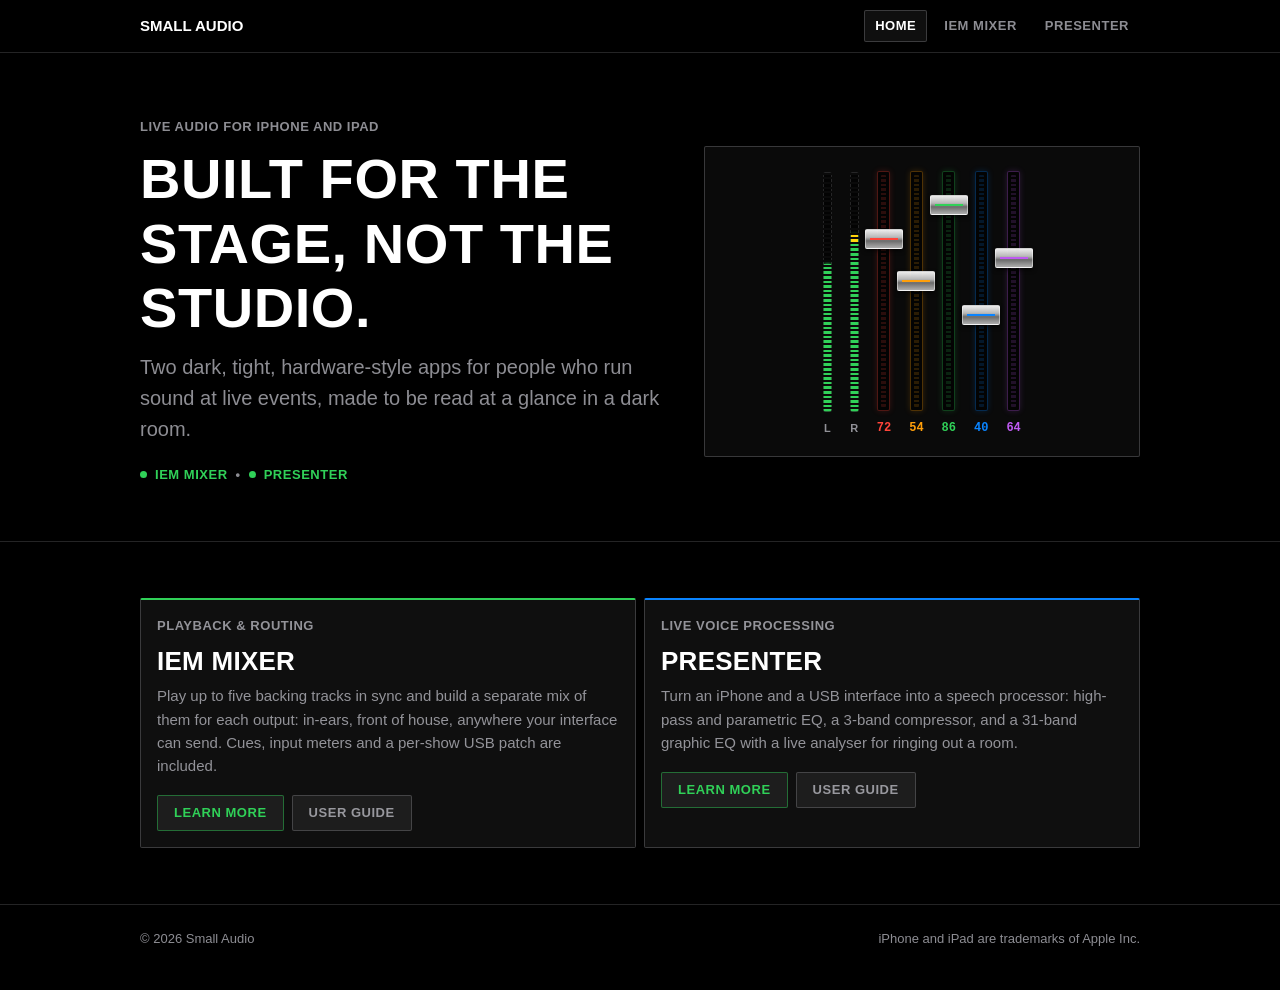
==== index.html @ 0e88eae6 "Add Small Audio website: home, IEM Mixer and Presenter pages and guides Co-Authored-By: Claude Opus " ====
<!doctype html>
<html lang="en">
<head>
    <meta charset="utf-8">
    <meta name="viewport" content="width=device-width, initial-scale=1">
    <title>IEM Mixer &amp; Presenter — live audio apps for iPhone and iPad</title>
    <meta name="description" content="Stage-ready audio apps for iPhone and iPad: IEM Mixer plays and routes backing tracks to in-ear and front-of-house mixes; Presenter cleans up a speaker's microphone live.">
    <meta name="theme-color" content="#000000">
    <link rel="stylesheet" href="assets/style.css">
</head>
<body>

<header class="site-header">
    <div class="wrap">
        <a class="brand" href="./">Small Audio</a>
        <nav class="nav" aria-label="Main">
            <a href="./" aria-current="page">Home</a>
            <a href="iem-mixer/">IEM Mixer</a>
            <a href="presenter/">Presenter</a>
        </nav>
    </div>
</header>

<main>
    <section class="hero">
        <div class="wrap hero-grid">
            <div>
                <span class="eyebrow label">Live audio for iPhone and iPad</span>
                <h1>Built for the stage, not the studio.</h1>
                <p class="lede">Two dark, tight, hardware-style apps for people who run sound at live events, made to be read at a glance in a dark room.</p>
                <div class="status" style="margin-top: 20px">
                    <span class="dot green"></span><span class="green">IEM Mixer</span>
                    <span>•</span>
                    <span class="dot green"></span><span class="green">Presenter</span>
                </div>
            </div>

            <div class="console" aria-hidden="true">
                <div class="strip"><div class="meter" style="--level: 62%"></div><span class="name">L</span></div>
                <div class="strip"><div class="meter" style="--level: 74%"></div><span class="name">R</span></div>
                <div class="strip" data-accent="red"><div class="fader" style="--level: 72%"><span class="cap"></span></div><span class="value">72</span></div>
                <div class="strip" data-accent="orange"><div class="fader" style="--level: 54%"><span class="cap"></span></div><span class="value">54</span></div>
                <div class="strip" data-accent="green"><div class="fader" style="--level: 86%"><span class="cap"></span></div><span class="value">86</span></div>
                <div class="strip" data-accent="blue"><div class="fader" style="--level: 40%"><span class="cap"></span></div><span class="value">40</span></div>
                <div class="strip" data-accent="purple"><div class="fader" style="--level: 64%"><span class="cap"></span></div><span class="value">64</span></div>
            </div>
        </div>
    </section>

    <section>
        <div class="wrap grid two">
            <div class="card app-card" data-accent="green">
                <span class="eyebrow label">Playback &amp; routing</span>
                <h2>IEM Mixer</h2>
                <p>Play up to five backing tracks in sync and build a separate mix of them for each output: in-ears, front of house, anywhere your interface can send. Cues, input meters and a per-show USB patch are included.</p>
                <div class="buttons">
                    <a class="button green" href="iem-mixer/">Learn more</a>
                    <a class="button" href="iem-mixer/guide.html">User guide</a>
                </div>
            </div>

            <div class="card app-card" data-accent="blue">
                <span class="eyebrow label">Live voice processing</span>
                <h2>Presenter</h2>
                <p>Turn an iPhone and a USB interface into a speech processor: high-pass and parametric EQ, a 3-band compressor, and a 31-band graphic EQ with a live analyser for ringing out a room.</p>
                <div class="buttons">
                    <a class="button green" href="presenter/">Learn more</a>
                    <a class="button" href="presenter/guide.html">User guide</a>
                </div>
            </div>
        </div>
    </section>
</main>

<footer class="site-footer">
    <div class="wrap">
        <span>© 2026 Small Audio</span>
        <span>iPhone and iPad are trademarks of Apple Inc.</span>
    </div>
</footer>

</body>
</html>
---- assets/style.css ----
/*
  IEM Mixer / Presenter website.
  Follows the apps' design guide (IEM Mixer/Design/DESIGN.md):
  black, flat, tight, 2 px corners, uppercase semibold labels,
  colour only for meaning, neon glow only where something is "lit".
*/

:root {
    --bg: #000;
    --panel: rgba(255, 255, 255, 0.06);
    --subtle: rgba(255, 255, 255, 0.04);
    --outline: rgba(142, 142, 147, 0.35);
    --outline-faint: rgba(142, 142, 147, 0.25);
    --text: #fff;
    --secondary: rgba(235, 235, 245, 0.6);

    /* iOS dark-mode system colours */
    --red: #ff453a;
    --orange: #ff9f0a;
    --yellow: #ffd60a;
    --green: #30d158;
    --blue: #0a84ff;
    --purple: #bf5af2;

    --radius: 2px;
    --font: -apple-system, BlinkMacSystemFont, "SF Pro Text", "Helvetica Neue", Arial, sans-serif;
    --mono: ui-monospace, "SF Mono", Menlo, monospace;
}

* { box-sizing: border-box; }

html { color-scheme: dark; }

body {
    margin: 0;
    background: var(--bg);
    color: var(--text);
    font-family: var(--font);
    font-size: 17px;
    line-height: 1.55;
    -webkit-font-smoothing: antialiased;
}

a { color: inherit; }
img { max-width: 100%; display: block; }

.wrap {
    max-width: 1040px;
    margin: 0 auto;
    padding: 0 20px;
}

/* ---------- Labels & type ---------- */

.label,
.nav a,
.button,
.status {
    font-size: 13px;
    font-weight: 600;
    text-transform: uppercase;
    letter-spacing: 0.04em;
}

h1, h2, h3 {
    text-transform: uppercase;
    font-weight: 700;
    line-height: 1.15;
    letter-spacing: 0.01em;
    margin: 0 0 12px;
}

h1 { font-size: clamp(34px, 6vw, 56px); }
h2 { font-size: 30px; margin-top: 8px; }
h3 { font-size: 17px; }

p { margin: 0 0 14px; }

.secondary { color: var(--secondary); }

.lede {
    font-size: 20px;
    color: var(--secondary);
    max-width: 640px;
}

code, kbd, .mono {
    font-family: var(--mono);
    font-size: 0.9em;
}

kbd {
    padding: 1px 6px;
    border: 1px solid var(--outline);
    border-radius: var(--radius);
    background: var(--panel);
    text-transform: uppercase;
    font-family: var(--font);
    font-weight: 600;
    font-size: 12px;
    white-space: nowrap;
}

/* ---------- Header ---------- */

.site-header {
    border-bottom: 1px solid var(--outline-faint);
    position: sticky;
    top: 0;
    background: rgba(0, 0, 0, 0.88);
    backdrop-filter: blur(10px);
    -webkit-backdrop-filter: blur(10px);
    z-index: 10;
}

.site-header .wrap {
    display: flex;
    align-items: center;
    gap: 16px;
    height: 52px;
}

.brand {
    font-weight: 700;
    text-transform: uppercase;
    text-decoration: none;
    font-size: 15px;
    margin-right: auto;
}

.nav {
    display: flex;
    gap: 6px;
    flex-wrap: wrap;
}

.nav a {
    text-decoration: none;
    color: var(--secondary);
    padding: 5px 10px;
    border: 1px solid transparent;
    border-radius: var(--radius);
}

.nav a:hover { color: var(--text); border-color: var(--outline); }

.nav a[aria-current="page"] {
    color: var(--text);
    background: var(--panel);
    border-color: var(--outline);
}

/* ---------- Buttons ---------- */

.buttons {
    display: flex;
    gap: 8px;
    flex-wrap: wrap;
    margin: 24px 0 0;
}

.button {
    display: inline-flex;
    align-items: center;
    justify-content: center;
    min-height: 36px;
    padding: 0 16px;
    text-decoration: none;
    color: var(--secondary);
    background: var(--panel);
    border: 1px solid var(--outline);
    border-radius: var(--radius);
}

.button:hover { color: var(--text); }

/* State button, "on": black text on a solid colour. */
.button.on {
    color: #000;
    border-color: transparent;
}
.button.on.green { background: var(--green); }
.button.on.yellow { background: var(--yellow); }

/* Control button: text and outline in its own colour. */
.button.green:not(.on) { color: var(--green); border-color: rgba(48, 209, 88, 0.45); }
.button.yellow:not(.on) { color: var(--yellow); border-color: rgba(255, 214, 10, 0.45); }

/* ---------- Sections ---------- */

section { padding: 56px 0; }
section + section { border-top: 1px solid var(--outline-faint); }

.hero { padding: 64px 0 56px; }

.hero-grid {
    display: grid;
    grid-template-columns: 1.2fr 1fr;
    gap: 40px;
    align-items: center;
}

@media (max-width: 800px) {
    .hero-grid { grid-template-columns: 1fr; }
}

.eyebrow {
    color: var(--secondary);
    margin-bottom: 10px;
    display: block;
}

/* ---------- Status line ---------- */

.status {
    display: flex;
    align-items: baseline;
    gap: 8px;
    flex-wrap: wrap;
    color: var(--secondary);
}

.dot {
    width: 7px;
    height: 7px;
    border-radius: 50%;
    display: inline-block;
    transform: translateY(-1px);
}
.dot.green { background: var(--green); }
.dot.red { background: var(--red); }
.status .green { color: var(--green); }

/* ---------- Cards ---------- */

.grid {
    display: grid;
    grid-template-columns: repeat(auto-fill, minmax(280px, 1fr));
    gap: 8px;
}

.grid.two { grid-template-columns: repeat(auto-fill, minmax(420px, 1fr)); }

@media (max-width: 500px) {
    .grid.two { grid-template-columns: 1fr; }
}

.card {
    padding: 16px;
    background: var(--panel);
    border: 1px solid var(--outline);
    border-radius: var(--radius);
}

.card h3 { margin-bottom: 6px; }
.card p { color: var(--secondary); font-size: 15px; margin: 0; }
.card p + p { margin-top: 10px; }

/* Thin accent line along the top of a card, like the fader cap's line. */
.card[data-accent] { border-top: 2px solid var(--accent); }
[data-accent="red"] { --accent: var(--red); }
[data-accent="orange"] { --accent: var(--orange); }
[data-accent="yellow"] { --accent: var(--yellow); }
[data-accent="green"] { --accent: var(--green); }
[data-accent="blue"] { --accent: var(--blue); }
[data-accent="purple"] { --accent: var(--purple); }

a.card { text-decoration: none; display: block; }
a.card:hover { border-color: rgba(255, 255, 255, 0.6); }

.app-card h2 { font-size: 26px; margin-bottom: 8px; }
.app-card .buttons { margin-top: 18px; }

/* ---------- Segmented fader (signature element) ---------- */

.console {
    display: flex;
    gap: 18px;
    justify-content: center;
    align-items: flex-end;
    padding: 24px 20px 18px;
    background: var(--subtle);
    border: 1px solid var(--outline);
    border-radius: var(--radius);
}

.strip {
    display: flex;
    flex-direction: column;
    align-items: center;
    gap: 8px;
}

.fader {
    --level: 60%;
    position: relative;
    width: 13px;
    height: var(--meter-height);
    background: rgba(0, 0, 0, 0.65);
    border: 1px solid color-mix(in srgb, var(--accent) 30%, transparent);
    border-radius: var(--radius);
    box-shadow: 0 0 6px color-mix(in srgb, var(--accent) 18%, transparent);
}

/* Unlit segments: accent at 16 %, so the scale stays visible. */
.fader::before,
.fader::after {
    content: "";
    position: absolute;
    left: 3px;
    right: 3px;
    bottom: 3px;
    border-radius: 1px;
    background: repeating-linear-gradient(
        to top,
        var(--seg) 0 2.6px,
        transparent 2.6px 4.6px
    );
}

.fader::before {
    --seg: color-mix(in srgb, var(--accent) 16%, transparent);
    top: 3px;
}

/* Lit segments: full accent with a glow. */
.fader::after {
    --seg: var(--accent);
    height: calc((100% - 6px) * var(--level) / 100%);
    filter: drop-shadow(0 0 3px var(--accent));
}

.fader .cap {
    position: absolute;
    left: 50%;
    bottom: calc(var(--level) - 10px);
    width: 38px;
    height: 20px;
    transform: translateX(-50%);
    border-radius: var(--radius);
    border: 1px solid rgba(255, 255, 255, 0.45);
    background: linear-gradient(
        to bottom,
        rgba(255, 255, 255, 0.92),
        rgba(184, 184, 184, 1) 40%,
        rgba(107, 107, 107, 1) 60%,
        rgba(173, 173, 173, 1)
    );
    box-shadow: 0 2px 4px rgba(0, 0, 0, 0.7);
    z-index: 1;
}

.fader .cap::after {
    content: "";
    position: absolute;
    left: 50%;
    top: 50%;
    width: 28px;
    height: 2px;
    transform: translate(-50%, -50%);
    background: var(--accent);
}

.strip .value {
    font-family: var(--mono);
    font-size: 12px;
    font-weight: 600;
    color: var(--accent);
}

.strip .name {
    font-size: 11px;
    font-weight: 600;
    color: var(--secondary);
    text-transform: uppercase;
}

/* Level meter: thin segments coloured by height. */
.meter {
    --level: 70%;
    width: 9px;
    height: var(--meter-height);
    position: relative;
    background: rgba(0, 0, 0, 0.65);
    border: 1px solid var(--outline-faint);
    border-radius: var(--radius);
    -webkit-mask: repeating-linear-gradient(to top, #000 0 2.6px, transparent 2.6px 4.6px);
    mask: repeating-linear-gradient(to top, #000 0 2.6px, transparent 2.6px 4.6px);
}

.meter::after {
    content: "";
    position: absolute;
    left: 0;
    right: 0;
    bottom: 0;
    height: var(--level);
    /* Colour by height of the whole meter, not of the lit part:
       green to 70 %, yellow to 85 %, orange to 94 %, red above. */
    background: linear-gradient(to top, var(--green) 0 70%, var(--yellow) 70% 85%, var(--orange) 85% 94%, var(--red) 94%);
    background-size: 100% var(--meter-height);
    background-position: bottom;
    filter: drop-shadow(0 0 2px var(--green));
}

.console { --meter-height: 240px; }

@media (max-width: 500px) {
    .console { gap: 12px; --meter-height: 180px; }
    .fader, .meter { height: var(--meter-height); }
}

/* ---------- Screenshots ---------- */

.shots {
    display: grid;
    grid-template-columns: repeat(auto-fit, minmax(300px, 1fr));
    gap: 8px;
}

.shot {
    margin: 0;
    background: var(--subtle);
    border: 1px solid var(--outline);
    border-radius: var(--radius);
    overflow: hidden;
}

.shot img { width: 100%; height: auto; }

/* Shown until a real screenshot is dropped in. */
.shot .placeholder {
    aspect-ratio: 19.5 / 9;
    display: grid;
    place-items: center;
    color: var(--secondary);
    font-size: 13px;
    font-weight: 600;
    text-transform: uppercase;
    border-bottom: 1px solid var(--outline-faint);
}

.shot figcaption {
    padding: 10px 12px;
    font-size: 13px;
    color: var(--secondary);
}

/* ---------- Signal chain ---------- */

.chain {
    display: flex;
    gap: 6px;
    align-items: stretch;
    flex-wrap: wrap;
}

.chain .step {
    flex: 1 1 150px;
    padding: 12px;
    background: var(--panel);
    border: 1px solid var(--outline);
    border-radius: var(--radius);
}

.chain .step .label { display: block; margin-bottom: 4px; }
.chain .step span.secondary { font-size: 14px; }

/* ---------- Guide ---------- */

.guide {
    display: grid;
    grid-template-columns: 220px 1fr;
    gap: 40px;
    padding: 40px 0 72px;
}

@media (max-width: 800px) {
    .guide { grid-template-columns: 1fr; }
    .toc { position: static !important; }
}

.toc {
    position: sticky;
    top: 72px;
    align-self: start;
    padding: 12px;
    background: var(--panel);
    border: 1px solid var(--outline);
    border-radius: var(--radius);
}

.toc ol { list-style: none; margin: 8px 0 0; padding: 0; }
.toc li a {
    display: block;
    padding: 4px 0;
    font-size: 14px;
    color: var(--secondary);
    text-decoration: none;
}
.toc li a:hover { color: var(--text); }

.guide article h2 {
    font-size: 24px;
    padding-top: 28px;
    margin-top: 28px;
    border-top: 1px solid var(--outline-faint);
    scroll-margin-top: 60px;
}

.guide article h2:first-of-type { border-top: none; margin-top: 0; padding-top: 0; }

.guide article h3 { margin-top: 22px; }

.guide article ol,
.guide article ul { padding-left: 22px; margin: 0 0 14px; }
.guide article li { margin-bottom: 6px; }

.note {
    padding: 12px 14px;
    margin: 0 0 14px;
    background: var(--subtle);
    border: 1px solid var(--outline-faint);
    border-left: 2px solid var(--accent, var(--yellow));
    border-radius: var(--radius);
    font-size: 15px;
}

.note .label { display: block; margin-bottom: 2px; color: var(--accent, var(--yellow)); }

table {
    width: 100%;
    border-collapse: collapse;
    margin: 0 0 16px;
    font-size: 15px;
}

th, td {
    text-align: left;
    padding: 8px 10px;
    border: 1px solid var(--outline-faint);
    vertical-align: top;
}

th {
    background: var(--subtle);
    font-size: 12px;
    font-weight: 600;
    text-transform: uppercase;
    color: var(--secondary);
}

/* ---------- Footer ---------- */

.site-footer {
    border-top: 1px solid var(--outline-faint);
    padding: 24px 0 40px;
    color: var(--secondary);
    font-size: 13px;
}

.site-footer .wrap {
    display: flex;
    gap: 16px;
    flex-wrap: wrap;
    justify-content: space-between;
}

.site-footer a { color: var(--secondary); }

:focus-visible {
    outline: 2px solid var(--blue);
    outline-offset: 2px;
}

@media (prefers-reduced-motion: no-preference) {
    .nav a, .button, a.card { transition: color 0.15s, border-color 0.15s; }
}
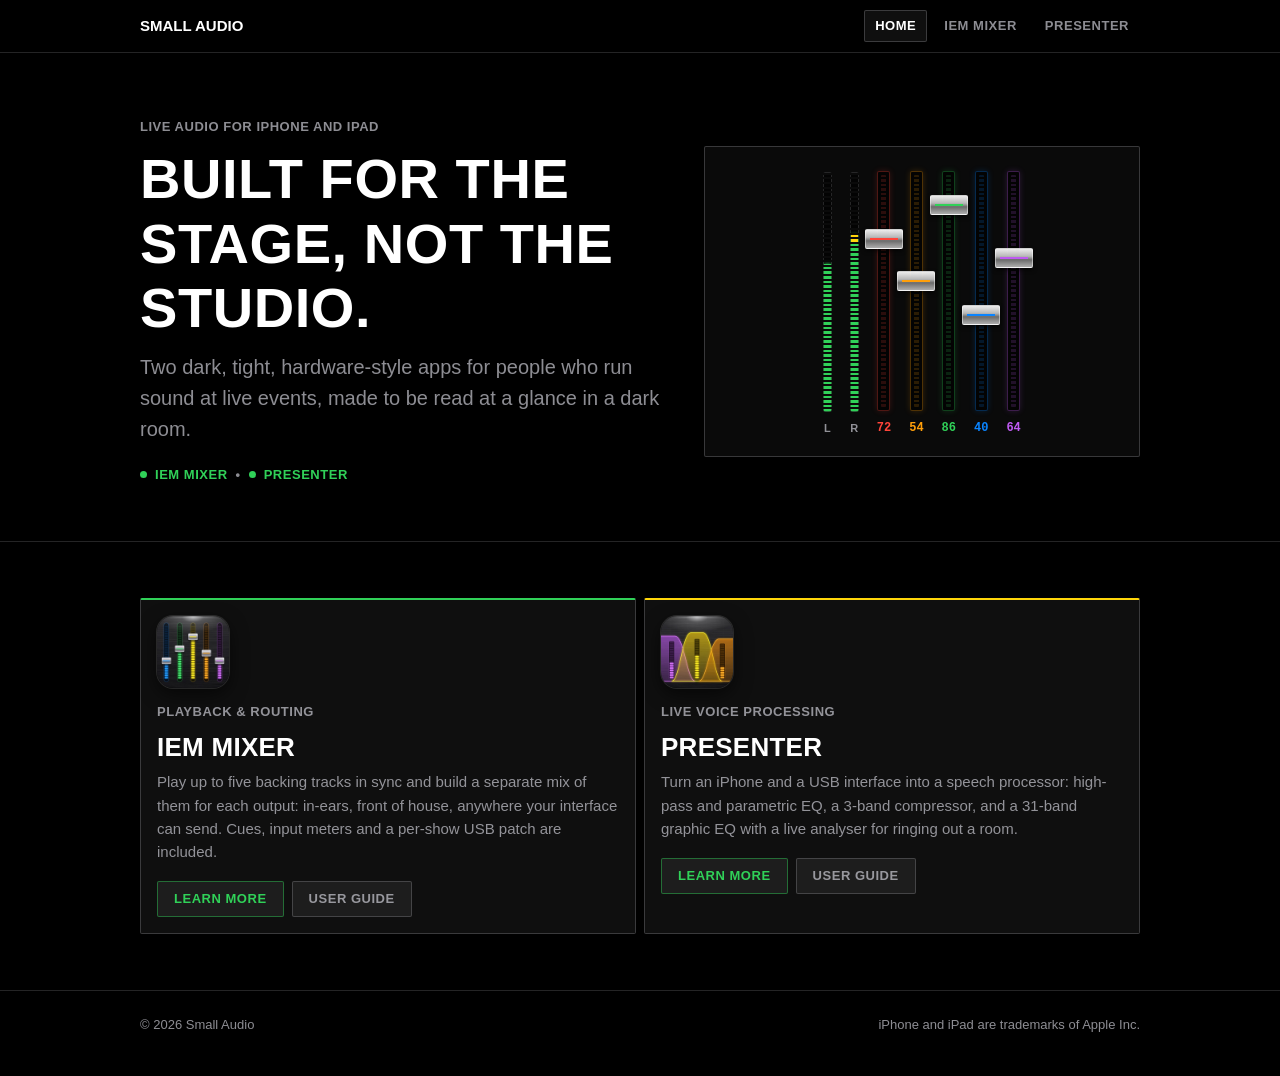
==== commit 5fc80ea2: "Add app screenshots, app icons and favicons - Four IEM Mixer screenshots (portrait grid) and three P" ====
--- a/index.html
+++ b/index.html
@@ -7,6 +7,8 @@
     <meta name="description" content="Stage-ready audio apps for iPhone and iPad: IEM Mixer plays and routes backing tracks to in-ear and front-of-house mixes; Presenter cleans up a speaker's microphone live.">
     <meta name="theme-color" content="#000000">
     <link rel="stylesheet" href="assets/style.css">
+    <link rel="icon" type="image/png" href="assets/img/favicon-iem-mixer.png">
+    <link rel="apple-touch-icon" href="assets/img/apple-touch-icon-iem-mixer.png">
 </head>
 <body>
 
@@ -50,6 +52,7 @@
     <section>
         <div class="wrap grid two">
             <div class="card app-card" data-accent="green">
+                <img class="app-icon" src="assets/img/icon-iem-mixer.jpg" width="72" height="72" alt="">
                 <span class="eyebrow label">Playback &amp; routing</span>
                 <h2>IEM Mixer</h2>
                 <p>Play up to five backing tracks in sync and build a separate mix of them for each output: in-ears, front of house, anywhere your interface can send. Cues, input meters and a per-show USB patch are included.</p>
@@ -59,7 +62,8 @@
                 </div>
             </div>
 
-            <div class="card app-card" data-accent="blue">
+            <div class="card app-card" data-accent="yellow">
+                <img class="app-icon" src="assets/img/icon-presenter.jpg" width="72" height="72" alt="">
                 <span class="eyebrow label">Live voice processing</span>
                 <h2>Presenter</h2>
                 <p>Turn an iPhone and a USB interface into a speech processor: high-pass and parametric EQ, a 3-band compressor, and a 31-band graphic EQ with a live analyser for ringing out a room.</p>
--- a/assets/style.css
+++ b/assets/style.css
@@ -230,6 +230,12 @@
 .dot.green { background: var(--green); }
 .dot.red { background: var(--red); }
 .status .green { color: var(--green); }
+
+/* Readouts like "48 kHz · 144 frames" keep their case, as in the app. */
+.status .mono {
+    text-transform: none;
+    letter-spacing: 0;
+}
 
 /* ---------- Cards ---------- */
 
@@ -428,6 +434,18 @@
 
 .shot img { width: 100%; height: auto; }
 
+/* Phone screenshots in portrait: four across on desktop, two on phones. */
+.shots.portrait { grid-template-columns: repeat(4, 1fr); }
+
+/* Wide landscape screenshots: the first full width, then two across. */
+.shots.landscape { grid-template-columns: repeat(2, 1fr); }
+.shots.landscape .shot:first-child { grid-column: 1 / -1; }
+
+@media (max-width: 800px) {
+    .shots.portrait { grid-template-columns: repeat(2, 1fr); }
+    .shots.landscape { grid-template-columns: 1fr; }
+}
+
 /* Shown until a real screenshot is dropped in. */
 .shot .placeholder {
     aspect-ratio: 19.5 / 9;
@@ -576,3 +594,21 @@
 @media (prefers-reduced-motion: no-preference) {
     .nav a, .button, a.card { transition: color 0.15s, border-color 0.15s; }
 }
+
+/* ---------- App icons ---------- */
+
+/* iOS-style rounded square, with a faint edge so it sits on black. */
+.app-icon {
+    display: block;
+    width: 72px;
+    height: 72px;
+    border-radius: 22.5%;
+    margin-bottom: 14px;
+    box-shadow: 0 0 0 1px rgba(255, 255, 255, 0.12), 0 6px 18px rgba(0, 0, 0, 0.6);
+}
+
+.app-icon.large {
+    width: 112px;
+    height: 112px;
+    margin-bottom: 18px;
+}
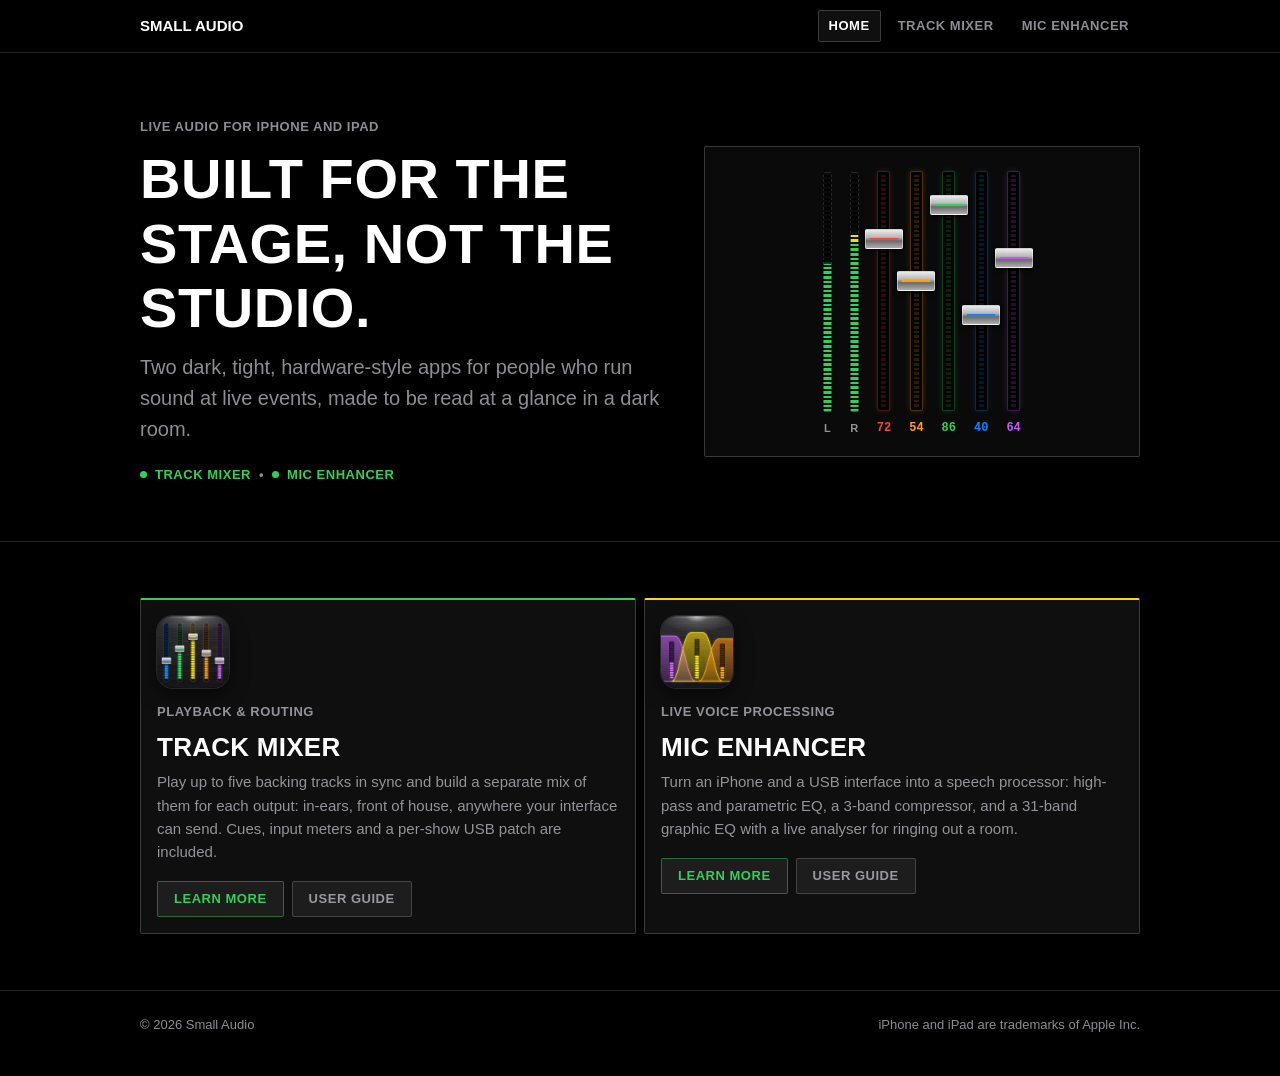
==== commit 33180544: "Rename apps to Track Mixer and Mic Enhancer; add Show Mode to Mic Enhancer guide Pages move to track" ====
--- a/index.html
+++ b/index.html
@@ -3,12 +3,12 @@
 <head>
     <meta charset="utf-8">
     <meta name="viewport" content="width=device-width, initial-scale=1">
-    <title>IEM Mixer &amp; Presenter — live audio apps for iPhone and iPad</title>
-    <meta name="description" content="Stage-ready audio apps for iPhone and iPad: IEM Mixer plays and routes backing tracks to in-ear and front-of-house mixes; Presenter cleans up a speaker's microphone live.">
+    <title>Track Mixer &amp; Mic Enhancer — live audio apps for iPhone and iPad</title>
+    <meta name="description" content="Stage-ready audio apps for iPhone and iPad: Track Mixer plays and routes backing tracks to in-ear and front-of-house mixes; Mic Enhancer cleans up a speaker's microphone live.">
     <meta name="theme-color" content="#000000">
     <link rel="stylesheet" href="assets/style.css">
-    <link rel="icon" type="image/png" href="assets/img/favicon-iem-mixer.png">
-    <link rel="apple-touch-icon" href="assets/img/apple-touch-icon-iem-mixer.png">
+    <link rel="icon" type="image/png" href="assets/img/favicon-track-mixer.png">
+    <link rel="apple-touch-icon" href="assets/img/apple-touch-icon-track-mixer.png">
 </head>
 <body>
 
@@ -17,8 +17,8 @@
         <a class="brand" href="./">Small Audio</a>
         <nav class="nav" aria-label="Main">
             <a href="./" aria-current="page">Home</a>
-            <a href="iem-mixer/">IEM Mixer</a>
-            <a href="presenter/">Presenter</a>
+            <a href="track-mixer/">Track Mixer</a>
+            <a href="mic-enhancer/">Mic Enhancer</a>
         </nav>
     </div>
 </header>
@@ -31,9 +31,9 @@
                 <h1>Built for the stage, not the studio.</h1>
                 <p class="lede">Two dark, tight, hardware-style apps for people who run sound at live events, made to be read at a glance in a dark room.</p>
                 <div class="status" style="margin-top: 20px">
-                    <span class="dot green"></span><span class="green">IEM Mixer</span>
+                    <span class="dot green"></span><span class="green">Track Mixer</span>
                     <span>•</span>
-                    <span class="dot green"></span><span class="green">Presenter</span>
+                    <span class="dot green"></span><span class="green">Mic Enhancer</span>
                 </div>
             </div>
 
@@ -52,24 +52,24 @@
     <section>
         <div class="wrap grid two">
             <div class="card app-card" data-accent="green">
-                <img class="app-icon" src="assets/img/icon-iem-mixer.jpg" width="72" height="72" alt="">
+                <img class="app-icon" src="assets/img/icon-track-mixer.jpg" width="72" height="72" alt="">
                 <span class="eyebrow label">Playback &amp; routing</span>
-                <h2>IEM Mixer</h2>
+                <h2>Track Mixer</h2>
                 <p>Play up to five backing tracks in sync and build a separate mix of them for each output: in-ears, front of house, anywhere your interface can send. Cues, input meters and a per-show USB patch are included.</p>
                 <div class="buttons">
-                    <a class="button green" href="iem-mixer/">Learn more</a>
-                    <a class="button" href="iem-mixer/guide.html">User guide</a>
+                    <a class="button green" href="track-mixer/">Learn more</a>
+                    <a class="button" href="track-mixer/guide.html">User guide</a>
                 </div>
             </div>
 
             <div class="card app-card" data-accent="yellow">
-                <img class="app-icon" src="assets/img/icon-presenter.jpg" width="72" height="72" alt="">
+                <img class="app-icon" src="assets/img/icon-mic-enhancer.jpg" width="72" height="72" alt="">
                 <span class="eyebrow label">Live voice processing</span>
-                <h2>Presenter</h2>
+                <h2>Mic Enhancer</h2>
                 <p>Turn an iPhone and a USB interface into a speech processor: high-pass and parametric EQ, a 3-band compressor, and a 31-band graphic EQ with a live analyser for ringing out a room.</p>
                 <div class="buttons">
-                    <a class="button green" href="presenter/">Learn more</a>
-                    <a class="button" href="presenter/guide.html">User guide</a>
+                    <a class="button green" href="mic-enhancer/">Learn more</a>
+                    <a class="button" href="mic-enhancer/guide.html">User guide</a>
                 </div>
             </div>
         </div>
--- a/assets/style.css
+++ b/assets/style.css
@@ -1,5 +1,5 @@
 /*
-  IEM Mixer / Presenter website.
+  Small Audio website: Track Mixer and Mic Enhancer.
   Follows the apps' design guide (IEM Mixer/Design/DESIGN.md):
   black, flat, tight, 2 px corners, uppercase semibold labels,
   colour only for meaning, neon glow only where something is "lit".
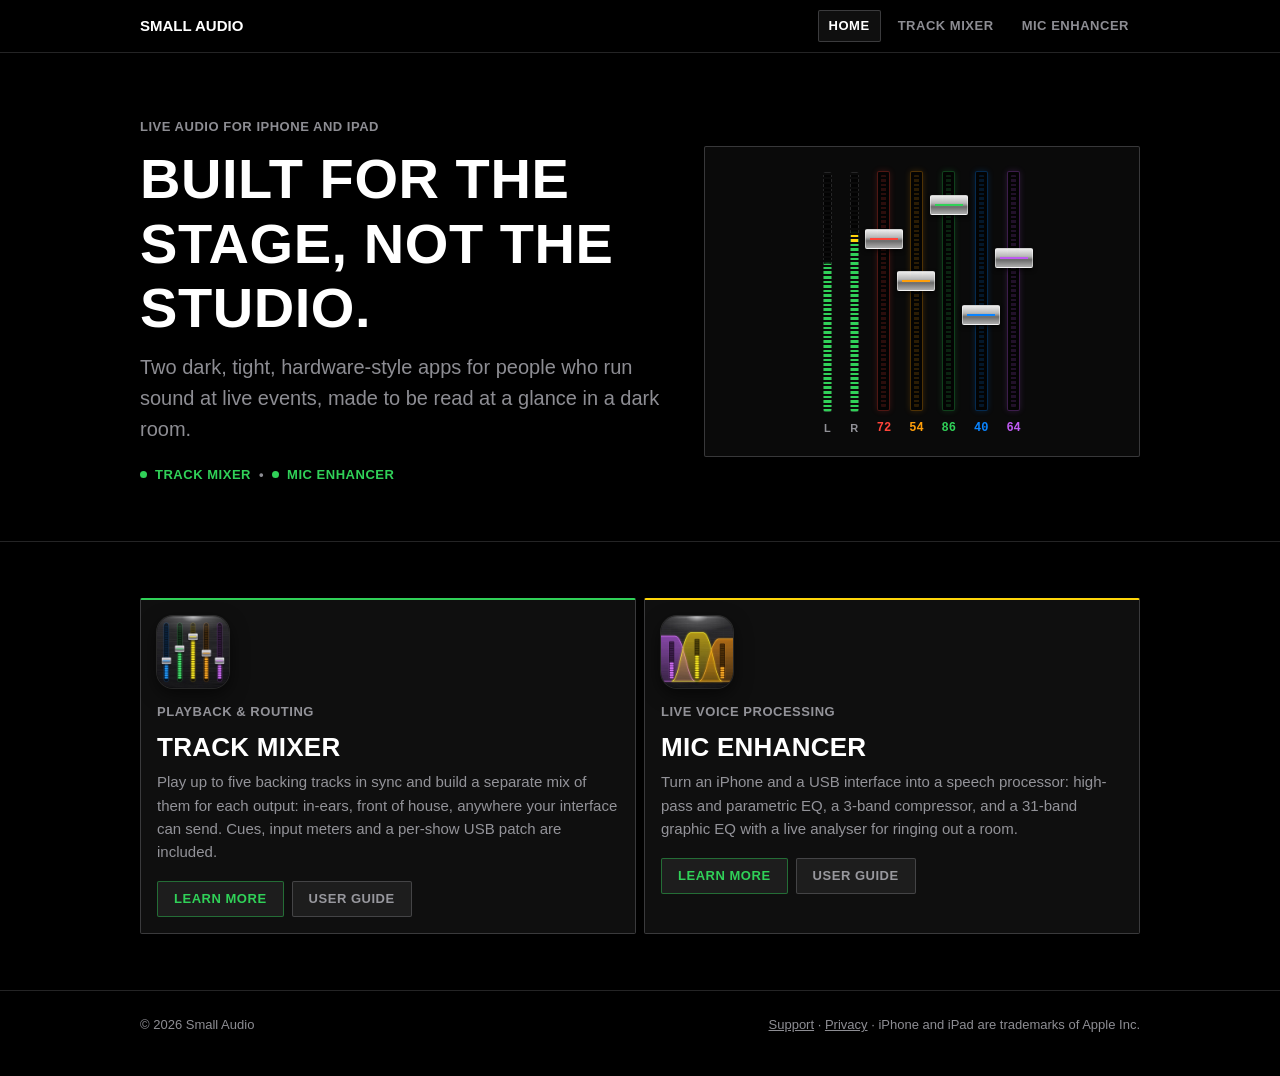
==== commit 5cd9bd6b: "Add privacy policy and support pages Both URLs are needed for App Store submission. The privacy poli" ====
--- a/index.html
+++ b/index.html
@@ -79,7 +79,7 @@
 <footer class="site-footer">
     <div class="wrap">
         <span>© 2026 Small Audio</span>
-        <span>iPhone and iPad are trademarks of Apple Inc.</span>
+        <span><a href="support/">Support</a> · <a href="privacy/">Privacy</a> · iPhone and iPad are trademarks of Apple Inc.</span>
     </div>
 </footer>
 
--- a/assets/style.css
+++ b/assets/style.css
@@ -612,3 +612,6 @@
     height: 112px;
     margin-bottom: 18px;
 }
+
+/* Single-column text pages (privacy, support): the guide layout without contents. */
+.guide.single { grid-template-columns: minmax(0, 760px); }
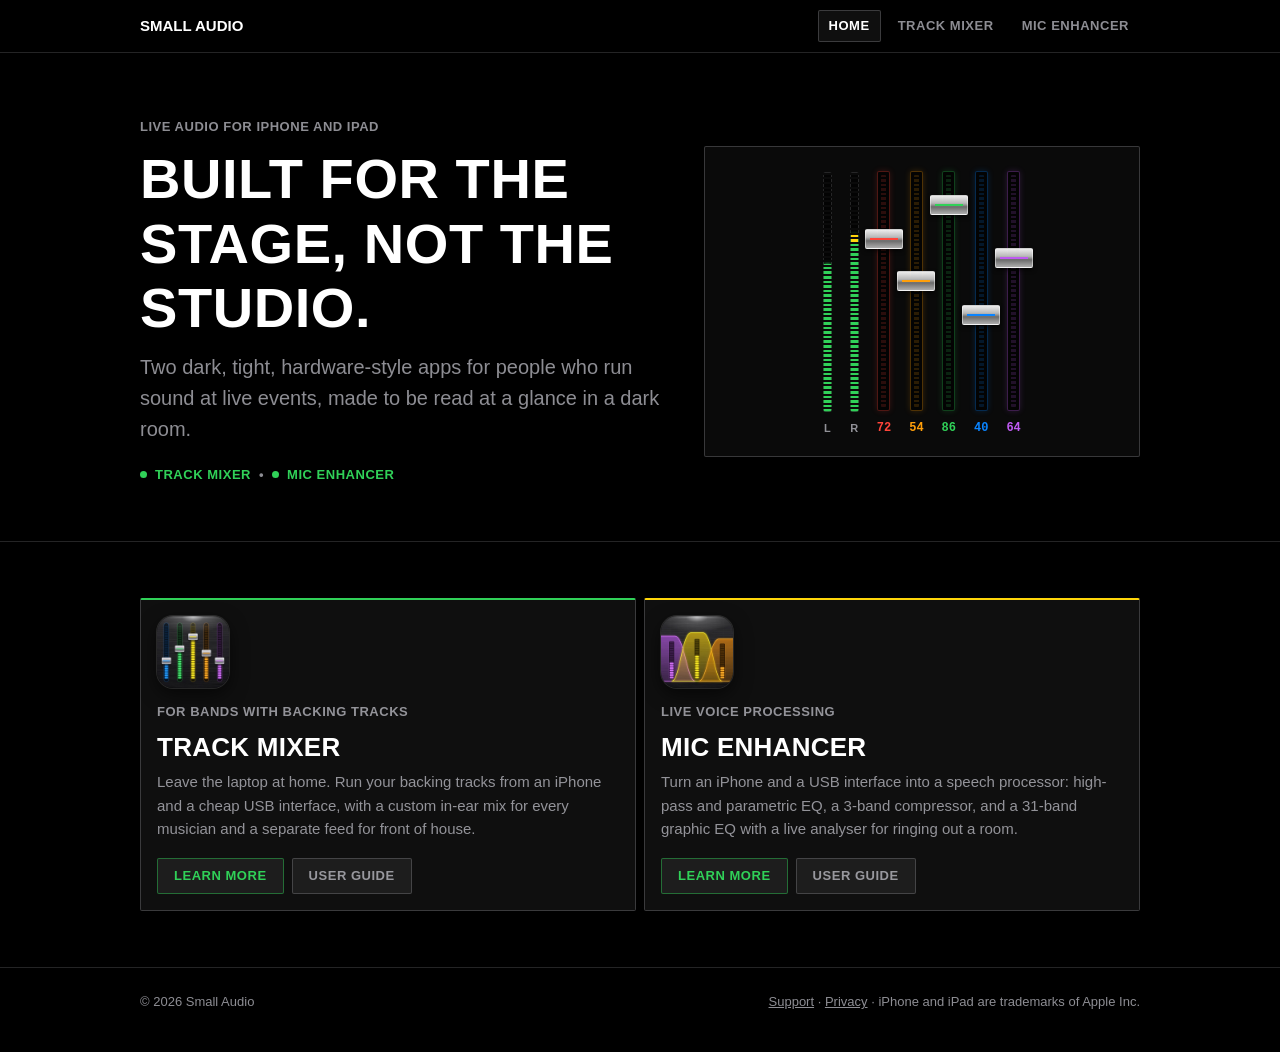
==== commit 44340879: "Track Mixer: pitch it to gigging bands Lead with leaving the laptop at home: iPhone, cheap USB inter" ====
--- a/index.html
+++ b/index.html
@@ -53,9 +53,9 @@
         <div class="wrap grid two">
             <div class="card app-card" data-accent="green">
                 <img class="app-icon" src="assets/img/icon-track-mixer.jpg" width="72" height="72" alt="">
-                <span class="eyebrow label">Playback &amp; routing</span>
+                <span class="eyebrow label">For bands with backing tracks</span>
                 <h2>Track Mixer</h2>
-                <p>Play up to five backing tracks in sync and build a separate mix of them for each output: in-ears, front of house, anywhere your interface can send. Cues, input meters and a per-show USB patch are included.</p>
+                <p>Leave the laptop at home. Run your backing tracks from an iPhone and a cheap USB interface, with a custom in-ear mix for every musician and a separate feed for front of house.</p>
                 <div class="buttons">
                     <a class="button green" href="track-mixer/">Learn more</a>
                     <a class="button" href="track-mixer/guide.html">User guide</a>
